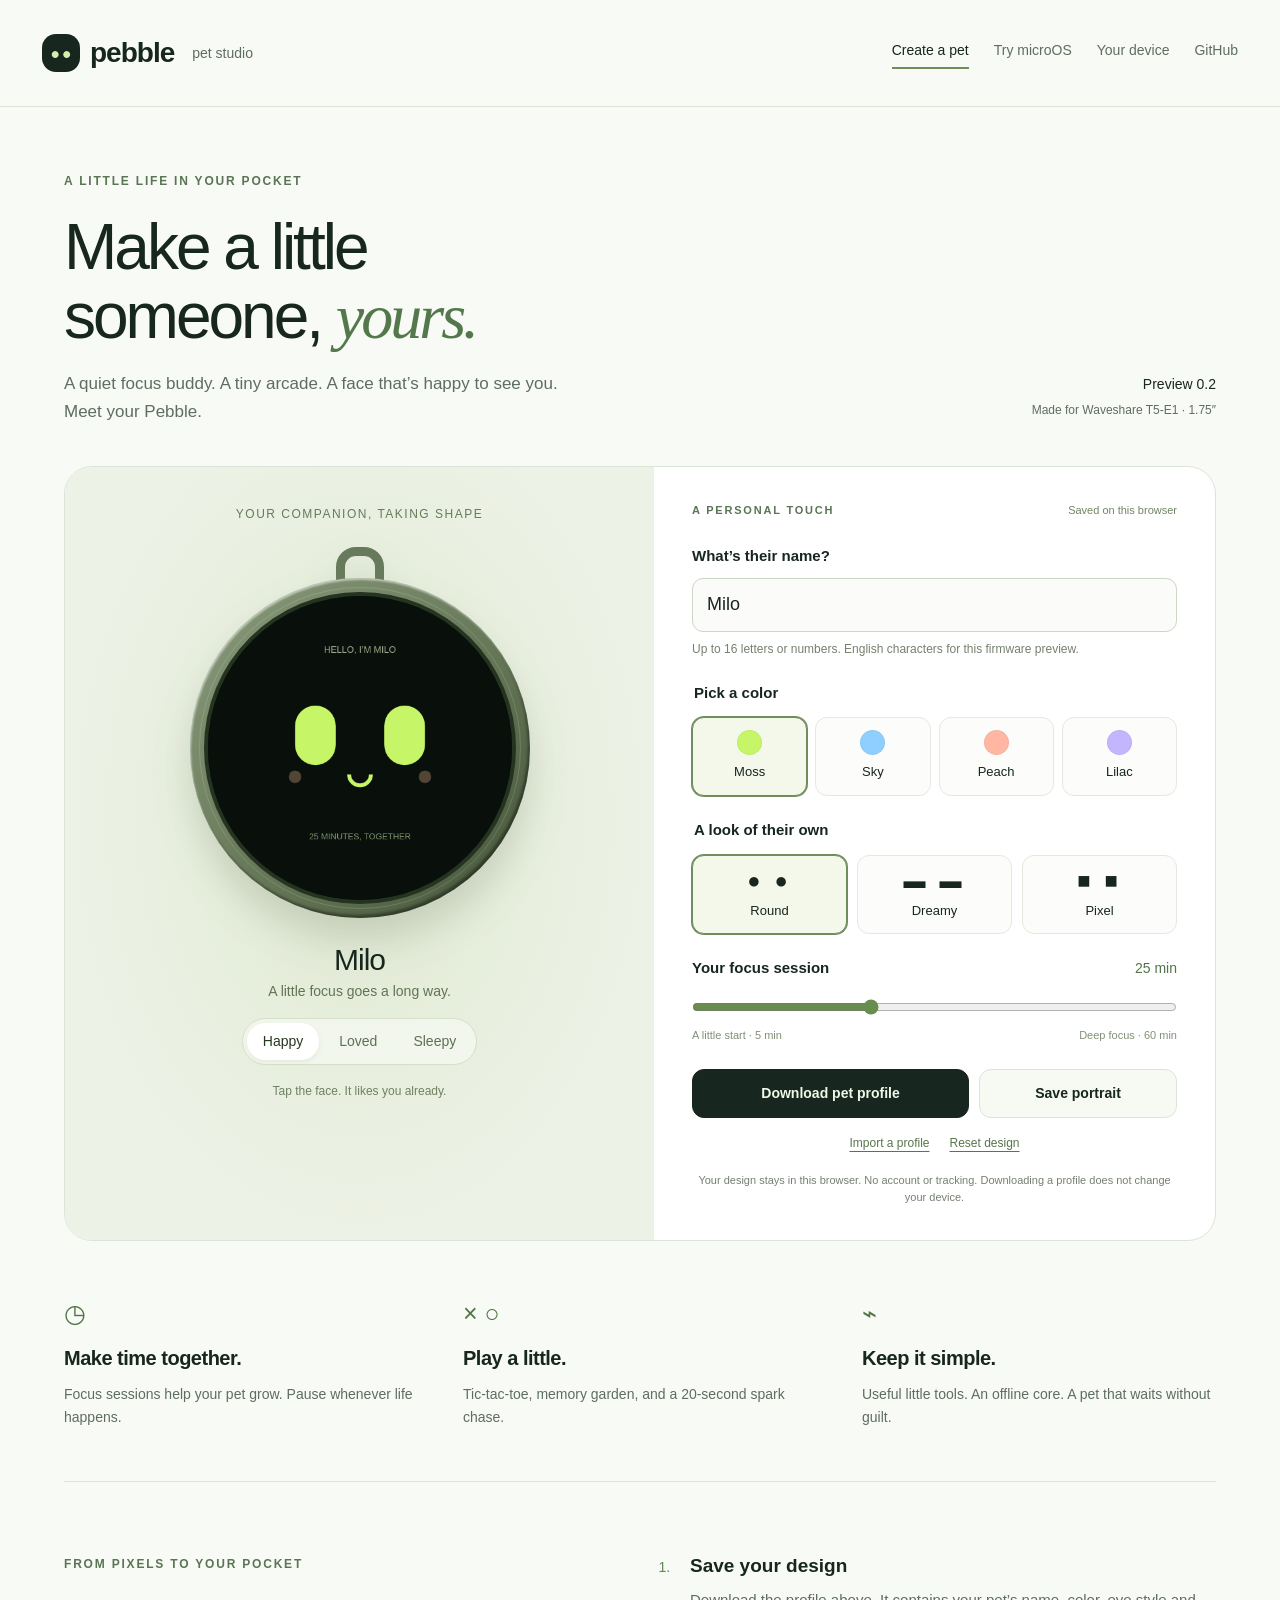
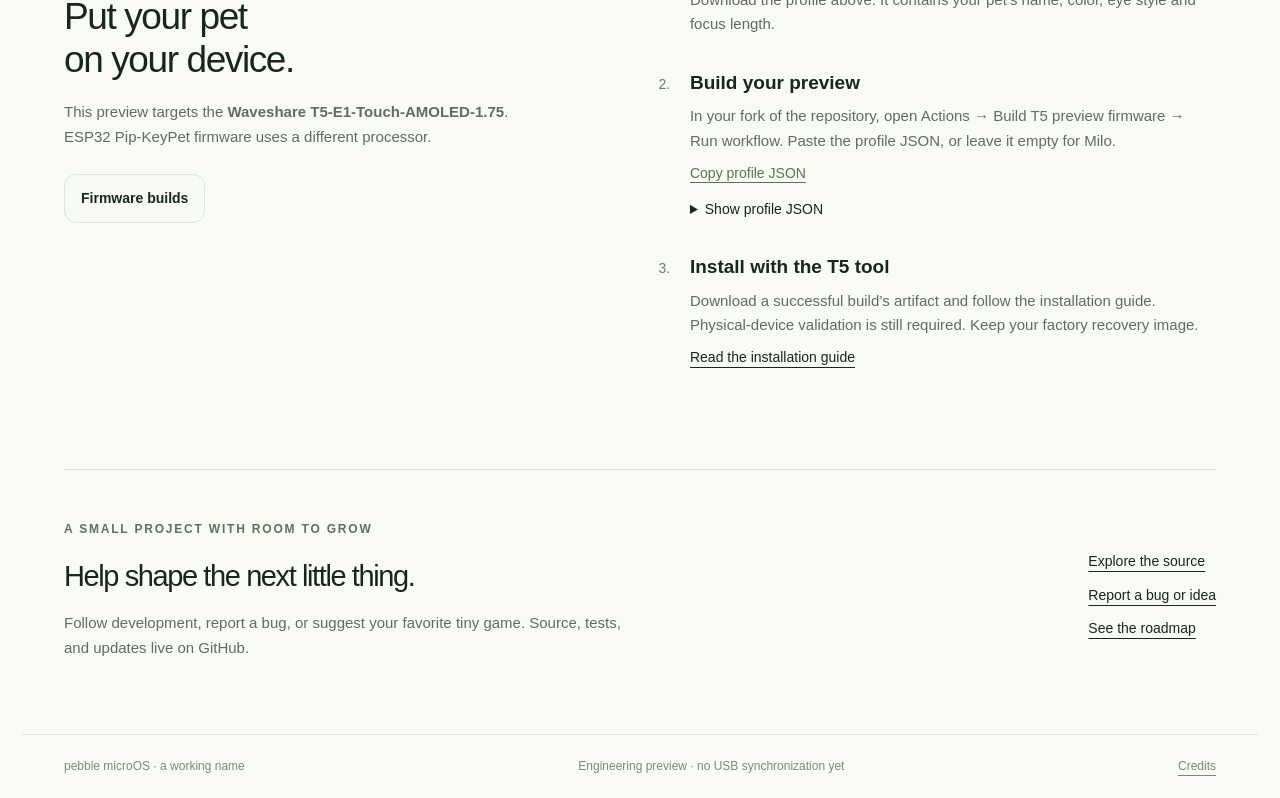
==== web/index.html @ 8161f34b "Publish Pet Studio, profile exports and project contribution workflow; fix T5 compiler warnings" ====
<!doctype html>
<html lang="en">
<head>
<meta charset="utf-8"><meta name="viewport" content="width=device-width, initial-scale=1">
<meta name="description" content="Meet your tiny offline companion. Customize a Pebble pet, try the games, and build preview firmware for the Waveshare T5-E1 AMOLED 1.75.">
<meta name="theme-color" content="#17261f">
<title>Pebble — Pet Studio</title><link rel="icon" href="icon.svg" type="image/svg+xml"><link rel="stylesheet" href="studio.css">
</head>
<body>
<a class="skip" href="#customizer">Skip to customization</a>
<header><a class="brand" href="./"><span class="mark" aria-hidden="true">••</span>pebble <small>pet studio</small></a><nav aria-label="Main navigation"><a class="current" href="#customizer">Create a pet</a><a href="demo/">Try microOS</a><a href="#device">Your device</a><a href="https://github.com/anzex7-del/pebble-microos">GitHub</a></nav></header>
<main>
<section class="hero"><div><span class="eyebrow">A LITTLE LIFE IN YOUR POCKET</span><h1>Make a little<br>someone, <em>yours.</em></h1><p>A quiet focus buddy. A tiny arcade. A face that’s happy to see you. Meet your Pebble.</p></div><div class="preview-tag">Preview 0.2<span>Made for Waveshare T5-E1 · 1.75″</span></div></section>
<section class="studio" id="customizer" aria-label="Pet customization studio">
<div class="stage"><span class="stage-label">YOUR COMPANION, TAKING SHAPE</span><div class="device"><div class="ring"></div><div class="body"><canvas id="pet-canvas" width="466" height="466" role="img" aria-label="Live preview of Milo, a moss green pet with round eyes"></canvas></div></div><div class="pet-caption"><h2 id="preview-name">Milo</h2><p id="preview-caption">A little focus goes a long way.</p></div><div class="reactions" aria-label="Preview expressions"><button data-reaction="happy" aria-pressed="true">Happy</button><button data-reaction="love" aria-pressed="false">Loved</button><button data-reaction="sleep" aria-pressed="false">Sleepy</button></div><p class="stage-note">Tap the face. It likes you already.</p></div>
<form class="controls" id="profile-form"><div class="control-heading"><span class="eyebrow">A PERSONAL TOUCH</span><span class="saved" id="save-status">Saved on this browser</span></div>
<label for="pet-name-input">What’s their name?</label><input id="pet-name-input" name="petName" value="Milo" maxlength="16" pattern="[A-Za-z0-9][A-Za-z0-9 _-]{0,15}" required aria-describedby="name-help"><p class="help" id="name-help">Up to 16 letters or numbers. English characters for this firmware preview.</p>
<fieldset><legend>Pick a color</legend><div class="swatches"><label><input type="radio" name="theme" value="moss" checked><span style="--color:#c7f568"></span>Moss</label><label><input type="radio" name="theme" value="sky"><span style="--color:#8fcfff"></span>Sky</label><label><input type="radio" name="theme" value="peach"><span style="--color:#ffb7a4"></span>Peach</label><label><input type="radio" name="theme" value="lilac"><span style="--color:#c4b5ff"></span>Lilac</label></div></fieldset>
<fieldset><legend>A look of their own</legend><div class="eyes"><label><input type="radio" name="eyes" value="round" checked><span>● ●</span>Round</label><label><input type="radio" name="eyes" value="sleepy"><span>▬ ▬</span>Dreamy</label><label><input type="radio" name="eyes" value="pixel"><span>■ ■</span>Pixel</label></div></fieldset>
<div class="focus-label"><label for="focus-minutes">Your focus session</label><output id="focus-value" for="focus-minutes">25 min</output></div><input type="range" id="focus-minutes" min="5" max="60" step="1" value="25"><div class="range-labels"><span>A little start · 5 min</span><span>Deep focus · 60 min</span></div>
<div class="actions"><button class="primary" type="submit">Download pet profile</button><button class="secondary" type="button" id="portrait-button">Save portrait</button></div><div class="secondary-actions"><label class="file-link" for="import-profile">Import a profile</label><input type="file" id="import-profile" accept=".json,application/json"><button type="button" id="reset-profile">Reset design</button></div><p class="help privacy">Your design stays in this browser. No account or tracking. Downloading a profile does not change your device.</p>
</form></section>
<section class="features" aria-label="Included apps"><div><span>◷</span><h3>Make time together.</h3><p>Focus sessions help your pet grow. Pause whenever life happens.</p></div><div><span>× ○</span><h3>Play a little.</h3><p>Tic-tac-toe, memory garden, and a 20-second spark chase.</p></div><div><span>⌁</span><h3>Keep it simple.</h3><p>Useful little tools. An offline core. A pet that waits without guilt.</p></div></section>
<section class="device-guide" id="device"><div><span class="eyebrow">FROM PIXELS TO YOUR POCKET</span><h2>Put your pet<br>on your device.</h2><p>This preview targets the <strong>Waveshare T5-E1-Touch-AMOLED-1.75</strong>. ESP32 Pip-KeyPet firmware uses a different processor.</p><a class="secondary linkbutton" href="https://github.com/anzex7-del/pebble-microos/actions/workflows/firmware.yml">Firmware builds</a></div><ol><li><h3>Save your design</h3><p>Download the profile above. It contains your pet’s name, color, eye style and focus length.</p></li><li><h3>Build your preview</h3><p>In your fork of the repository, open Actions → Build T5 preview firmware → Run workflow. Paste the profile JSON, or leave it empty for Milo.</p><button id="copy-profile" type="button" class="text-button">Copy profile JSON</button><details><summary>Show profile JSON</summary><pre id="profile-json"></pre></details></li><li><h3>Install with the T5 tool</h3><p>Download a successful build’s artifact and follow the installation guide. Physical-device validation is still required. Keep your factory recovery image.</p><a href="https://github.com/anzex7-del/pebble-microos/blob/main/docs/HARDWARE_AND_BUILD.md">Read the installation guide</a></li></ol></section>
<section class="project"><div><span class="eyebrow">A SMALL PROJECT WITH ROOM TO GROW</span><h2>Help shape the next little thing.</h2><p>Follow development, report a bug, or suggest your favorite tiny game. Source, tests, and updates live on GitHub.</p></div><div class="project-links"><a href="https://github.com/anzex7-del/pebble-microos">Explore the source</a><a href="https://github.com/anzex7-del/pebble-microos/issues/new/choose">Report a bug or idea</a><a href="https://github.com/anzex7-del/pebble-microos/blob/main/docs/ROADMAP.md">See the roadmap</a></div></section>
</main><footer><span>pebble microOS · a working name</span><span>Engineering preview · no USB synchronization yet</span><a href="https://github.com/anzex7-del/pebble-microos/blob/main/THIRD_PARTY_NOTICES.md">Credits</a></footer><div id="notice" role="status" aria-live="polite"></div><script src="profile.js"></script><script src="studio.js"></script></body></html>
---- web/studio.css ----
*{box-sizing:border-box}html{scroll-behavior:smooth}:root{--ink:#17261f;--muted:#5e6d62;--line:#dce3d8;--paper:#f8faf5;--green:#d3efac}body{margin:0;color:var(--ink);background:var(--paper);font:16px/1.65 -apple-system,BlinkMacSystemFont,"Segoe UI",sans-serif}button,input{font:inherit}button,a,label.file-link{touch-action:manipulation}button{cursor:pointer}a{color:inherit;text-underline-offset:5px}button:focus-visible,a:focus-visible,input:focus-visible,summary:focus-visible{outline:3px solid #4d7a39;outline-offset:5px}.skip{position:absolute;left:20px;top:-80px;padding:12px;background:#fff;z-index:10}.skip:focus{top:10px}header{max-width:1320px;margin:auto;display:flex;align-items:center;justify-content:space-between;padding:30px 42px;border-bottom:1px solid var(--line)}.brand{display:flex;align-items:center;gap:10px;font-size:28px;letter-spacing:-1px;font-weight:700;text-decoration:none}.mark{display:grid;place-items:center;width:38px;height:38px;background:var(--ink);color:var(--green);border-radius:14px;letter-spacing:3px;padding-left:3px;font-size:24px}.brand small{font-size:14px;font-weight:400;letter-spacing:0;margin-left:8px;color:var(--muted)}nav{display:flex;gap:25px}nav a{font-size:14px;text-decoration:none;color:var(--muted)}nav a:hover,nav .current{color:var(--ink)}nav .current{box-shadow:0 2px #718e59;padding-bottom:5px}main{max-width:1236px;margin:auto;padding:0 42px}.hero{display:flex;justify-content:space-between;align-items:flex-end;padding:60px 0 40px}.eyebrow{font-size:12px;letter-spacing:1.8px;font-weight:600;color:#5a7455}h1{font-size:clamp(42px,5vw,67px);line-height:1.08;font-weight:500;letter-spacing:-3px;margin:19px 0}h1 em{font-family:Georgia,serif;font-weight:400;color:#52784b}.hero p{max-width:500px;color:var(--muted);margin-bottom:0;font-size:17px}.preview-tag{text-align:right;font-size:14px;padding-bottom:5px}.preview-tag span{display:block;color:var(--muted);font-size:12px;margin-top:5px}.studio{display:grid;grid-template-columns:1.05fr 1fr;border:1px solid var(--line);border-radius:28px;overflow:hidden;background:#fff;scroll-margin-top:25px}.stage{background:radial-gradient(ellipse at 50% 45%,#dfe9d1,#edf2e6 70%);display:flex;align-items:center;flex-direction:column;padding:38px 24px}.stage-label{font-size:12px;letter-spacing:1.5px;color:#657b59}.device{position:relative;width:340px;margin-top:53px;filter:drop-shadow(0 22px 18px #35472b2b)}.ring{position:absolute;width:48px;height:60px;border:9px solid #687a5c;top:-31px;left:146px;border-radius:20px}.body{position:relative;border-radius:50%;padding:18px;background:linear-gradient(135deg,#8a9c7d,#627453 60%,#43533a);box-shadow:inset 1px 2px 2px #ffffff80,inset -2px -3px 3px #0006}.body:after{content:"";pointer-events:none;position:absolute;inset:9px;border:1px solid #ffffff24;border-radius:50%}canvas{width:100%;display:block;border-radius:50%;background:#09100b;box-shadow:0 0 0 4px #253321;touch-action:manipulation;cursor:pointer}.pet-caption{text-align:center;margin-top:24px}.pet-caption h2{margin:0;font-size:30px;letter-spacing:-1px;font-weight:500}.pet-caption p{margin:3px 0 15px;font-size:14px;color:#627456}.reactions{display:flex;background:#ffffff70;border:1px solid #d5dfca;border-radius:24px;padding:4px;gap:4px}.reactions button{padding:7px 16px;border:0;background:transparent;border-radius:18px;font-size:14px;color:#5e7056}.reactions button[aria-pressed=true]{background:#fff;box-shadow:0 2px 5px #29441e12;color:#263820}.stage-note{font-size:12px;color:#6f8163;margin:17px 0 0}.controls{padding:34px 38px}.control-heading{display:flex;align-items:center;justify-content:space-between;gap:15px;margin-bottom:24px}.control-heading .eyebrow{font-size:11px}.saved{font-size:11px;color:#708565}.controls>label,legend,.focus-label label{font-weight:550;font-size:15px}input[type=text],#pet-name-input{display:block;width:100%;padding:11px 14px;border:1px solid #ccd7c5;border-radius:11px;margin-top:9px;background:#fbfcf9;color:var(--ink);font-size:18px}input:invalid:not(:placeholder-shown){border-color:#ba705a}.help{font-size:12px;line-height:1.55;color:#75806f;margin-top:8px}fieldset{border:0;padding:0;margin:22px 0}legend{margin-bottom:12px}.swatches{display:grid;grid-template-columns:repeat(4,1fr);gap:8px}.swatches label,.eyes label{position:relative;display:flex;flex-direction:column;align-items:center;gap:6px;cursor:pointer;font-size:13px;border:1px solid #e4e9df;border-radius:12px;padding:12px 5px;background:#fcfdfb}.swatches label:has(input:checked),.eyes label:has(input:checked){border-color:#708d5d;box-shadow:0 0 0 1px #708d5d;background:#f3f8eb}.swatches input,.eyes input{position:absolute;opacity:0;inset:0;cursor:pointer}.swatches label:has(input:focus-visible),.eyes label:has(input:focus-visible){outline:3px solid #4d7a39;outline-offset:3px}.swatches span{background:var(--color);width:25px;height:25px;border-radius:50%;border:1px solid #0000000a}.eyes{display:grid;grid-template-columns:repeat(3,1fr);gap:10px}.eyes span{letter-spacing:4px;font-size:22px;line-height:1.2}.focus-label{display:flex;justify-content:space-between;align-items:center}.focus-label output{font-size:14px;color:#527547}input[type=range]{width:100%;accent-color:#698d4e;margin:16px 0 0;height:20px}.range-labels{display:flex;justify-content:space-between;font-size:11px;color:#829078}.actions{display:grid;grid-template-columns:1.4fr 1fr;gap:10px;margin-top:25px}.primary,.secondary{padding:12px 16px;border-radius:12px;font-size:14px;font-weight:550;border:1px solid var(--line);text-align:center;text-decoration:none}.primary{background:var(--ink);color:#eff8e8;border-color:var(--ink)}.primary:hover{background:#2c4431}.secondary{background:#f7faf3;color:var(--ink)}.secondary-actions{display:flex;justify-content:center;gap:20px;margin-top:16px;font-size:12px}.secondary-actions button,.text-button{background:none;border:0;padding:0;text-decoration:underline;text-underline-offset:4px;color:#59754a;font-size:inherit}.file-link{text-decoration:underline;text-underline-offset:4px;cursor:pointer;color:#59754a}#import-profile{position:absolute;width:1px;height:1px;opacity:0}.file-link:has(+input:focus-visible){outline:3px solid #4d7a39}.privacy{text-align:center;margin:18px 0 0;font-size:11px}.features{display:grid;grid-template-columns:repeat(3,1fr);gap:45px;padding:52px 0;border-bottom:1px solid var(--line)}.features span{font-size:25px;color:#527547}.features h3{font-weight:550;font-size:20px;letter-spacing:-.5px;margin:8px 0}.features p{font-size:14px;color:var(--muted);margin:0}.device-guide{display:grid;grid-template-columns:1fr 1.15fr;gap:90px;padding:68px 0;scroll-margin-top:30px}h2{font-size:37px;line-height:1.18;letter-spacing:-1.4px;font-weight:500;margin:18px 0}.device-guide p{color:var(--muted);font-size:15px}.linkbutton{display:inline-block;margin-top:10px}.device-guide ol{margin:0;padding-left:26px}.device-guide li{padding-left:16px;margin-bottom:30px}.device-guide li::marker{font-size:14px;color:#668751}.device-guide h3{font-size:19px;font-weight:550;margin:0}.device-guide li p{margin:6px 0}.device-guide a,.text-button,summary{font-size:14px}details{margin-top:12px}summary{cursor:pointer}pre{font-size:12px;white-space:pre-wrap;background:#edf3e5;padding:16px;border-radius:12px}.project{display:flex;align-items:center;justify-content:space-between;gap:40px;border-top:1px solid var(--line);padding:45px 0 58px}.project h2{font-size:29px}.project p{max-width:570px;font-size:15px;color:var(--muted)}.project-links{display:grid;gap:10px;white-space:nowrap;font-size:14px}footer{max-width:1236px;margin:auto;padding:22px 42px;border-top:1px solid var(--line);font-size:12px;color:#7c8975;display:flex;justify-content:space-between;gap:15px}#notice{position:fixed;bottom:25px;left:50%;transform:translate(-50%,30px);opacity:0;pointer-events:none;background:var(--ink);color:#f0fae8;padding:14px 23px;border-radius:14px;font-size:14px;max-width:min(90vw,600px);transition:.2s;z-index:30}#notice.show{opacity:1;transform:translate(-50%,0)}@media(max-width:900px){header{padding:24px}.brand small{display:none}main{padding:0 24px}.studio{grid-template-columns:1fr 1fr}.controls{padding:26px 22px}.control-heading{display:block}.saved{display:block;margin-top:7px}.device{width:280px}.ring{left:116px}.stage{justify-content:center;padding:30px 18px}.stage-label{font-size:10px}.actions{grid-template-columns:1fr}.device-guide{gap:40px}.features{gap:25px}}@media(max-width:680px){header{padding:20px;align-items:flex-start}.brand{font-size:25px}nav{gap:13px;padding-top:8px}nav a{font-size:12px}nav a:nth-child(3){display:none}main{padding:0 20px}.hero{padding:36px 0 28px;display:block}.hero h1{font-size:46px;letter-spacing:-2px}.hero p{font-size:16px}.preview-tag{text-align:left;margin-top:20px}.preview-tag span{display:inline;margin-left:9px}.studio{grid-template-columns:1fr}.stage{padding:30px 20px}.device{width:290px;margin-top:50px}.ring{left:121px}.controls{padding:30px 24px}.control-heading{display:flex}.saved{margin:0}.actions{grid-template-columns:1fr 1fr}.features{grid-template-columns:1fr;gap:25px;padding:35px 0}.features>div{padding-left:45px;position:relative}.features span{position:absolute;left:0;top:0}.features h3{margin-top:0}.device-guide{grid-template-columns:1fr;gap:25px;padding:40px 0}.device-guide h2 br{display:none}h2{font-size:31px}.device-guide ol{padding-left:20px}.project{display:block;padding:35px 0}.project-links{margin-top:24px}footer{padding:20px;flex-wrap:wrap;font-size:11px}.stage-label{font-size:11px}}@media(prefers-reduced-motion:reduce){html{scroll-behavior:auto}*{transition:none!important}}
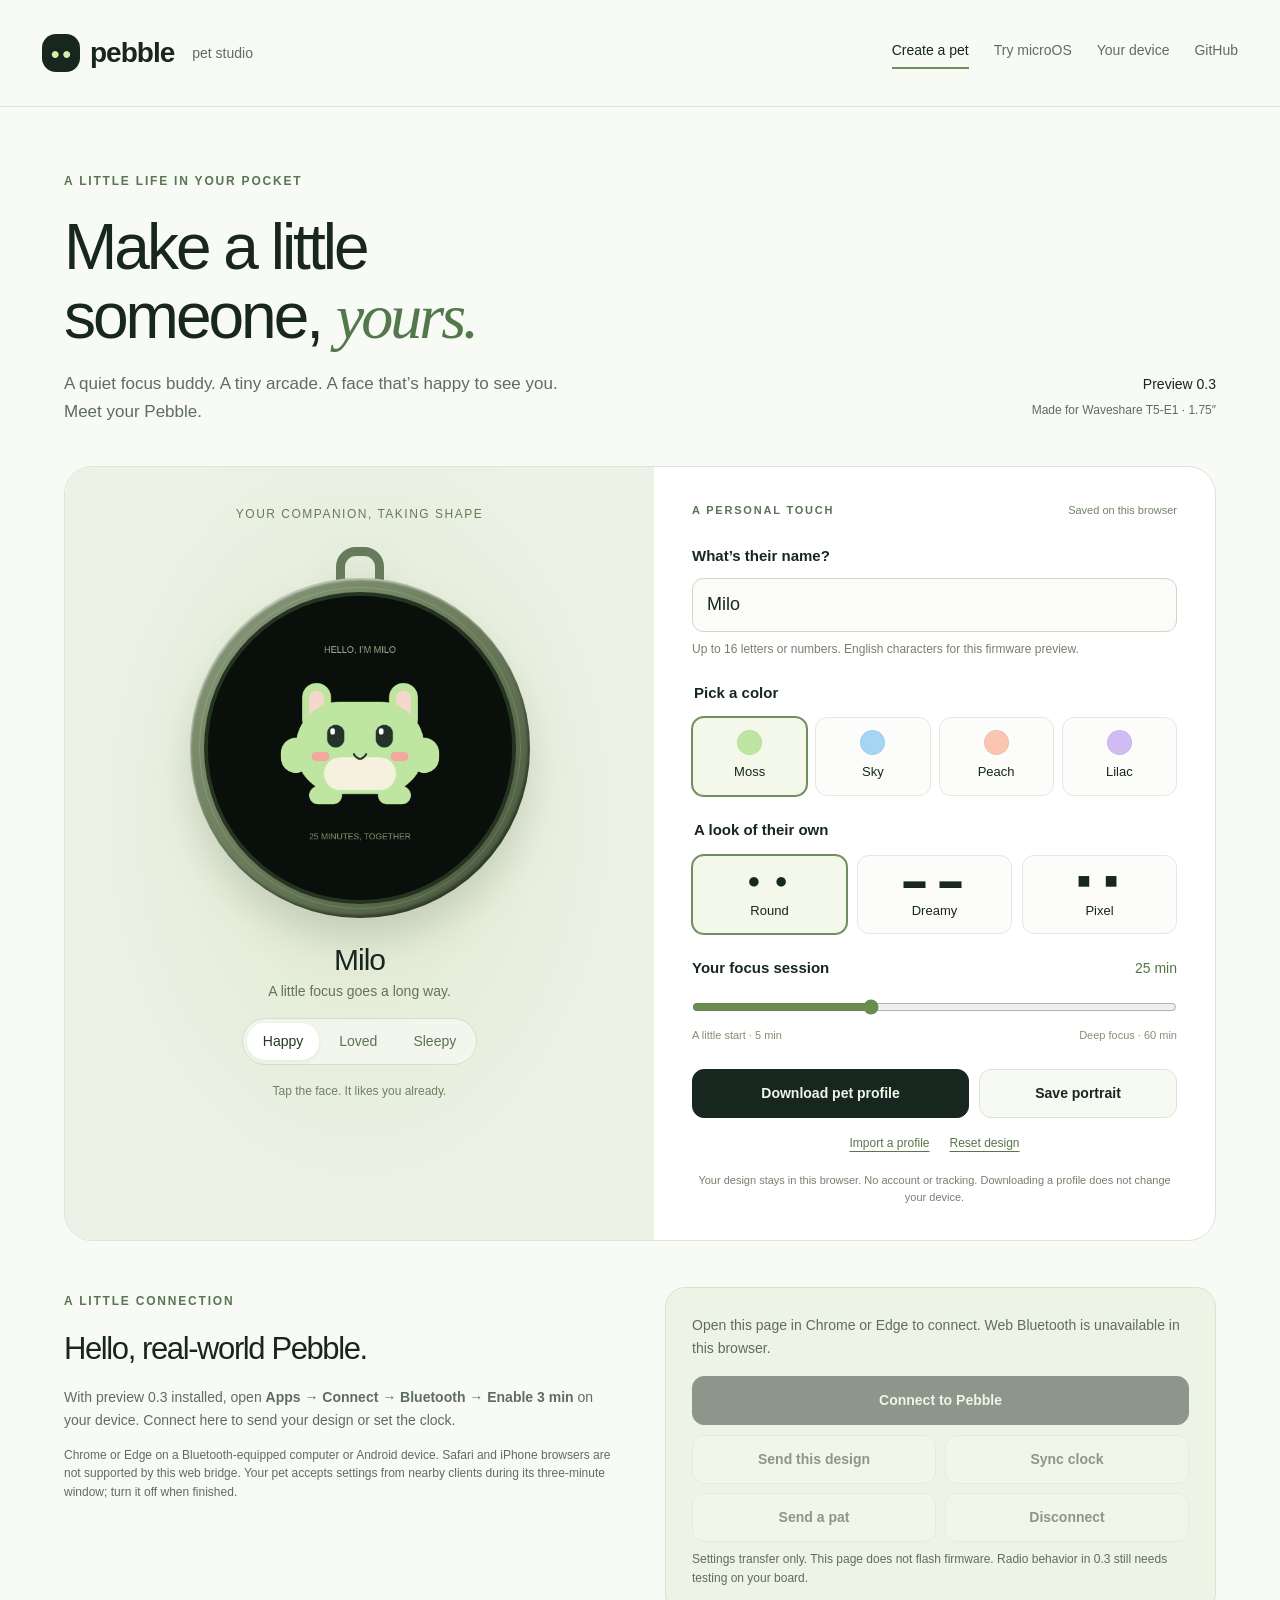
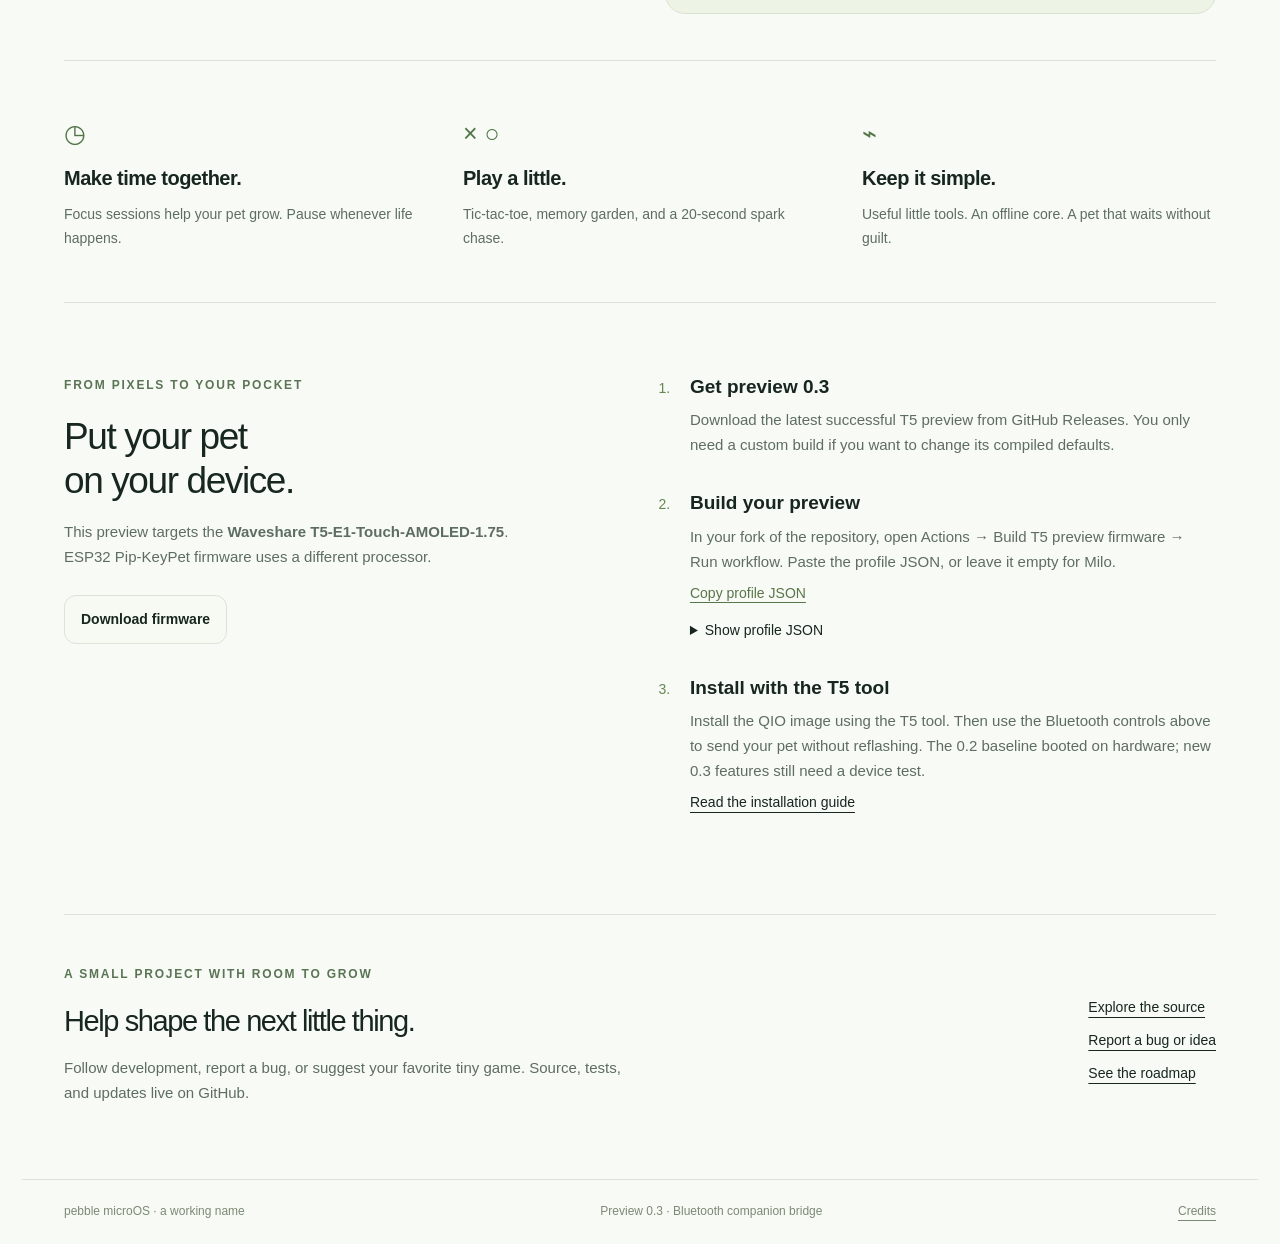
==== commit ecbae749: "Add Pet Studio Bluetooth controls, confirmed transfers and softer animated pet artwork" ====
--- a/web/index.html
+++ b/web/index.html
@@ -10,17 +10,18 @@
 <a class="skip" href="#customizer">Skip to customization</a>
 <header><a class="brand" href="./"><span class="mark" aria-hidden="true">••</span>pebble <small>pet studio</small></a><nav aria-label="Main navigation"><a class="current" href="#customizer">Create a pet</a><a href="demo/">Try microOS</a><a href="#device">Your device</a><a href="https://github.com/anzex7-del/pebble-microos">GitHub</a></nav></header>
 <main>
-<section class="hero"><div><span class="eyebrow">A LITTLE LIFE IN YOUR POCKET</span><h1>Make a little<br>someone, <em>yours.</em></h1><p>A quiet focus buddy. A tiny arcade. A face that’s happy to see you. Meet your Pebble.</p></div><div class="preview-tag">Preview 0.2<span>Made for Waveshare T5-E1 · 1.75″</span></div></section>
+<section class="hero"><div><span class="eyebrow">A LITTLE LIFE IN YOUR POCKET</span><h1>Make a little<br>someone, <em>yours.</em></h1><p>A quiet focus buddy. A tiny arcade. A face that’s happy to see you. Meet your Pebble.</p></div><div class="preview-tag">Preview 0.3<span>Made for Waveshare T5-E1 · 1.75″</span></div></section>
 <section class="studio" id="customizer" aria-label="Pet customization studio">
 <div class="stage"><span class="stage-label">YOUR COMPANION, TAKING SHAPE</span><div class="device"><div class="ring"></div><div class="body"><canvas id="pet-canvas" width="466" height="466" role="img" aria-label="Live preview of Milo, a moss green pet with round eyes"></canvas></div></div><div class="pet-caption"><h2 id="preview-name">Milo</h2><p id="preview-caption">A little focus goes a long way.</p></div><div class="reactions" aria-label="Preview expressions"><button data-reaction="happy" aria-pressed="true">Happy</button><button data-reaction="love" aria-pressed="false">Loved</button><button data-reaction="sleep" aria-pressed="false">Sleepy</button></div><p class="stage-note">Tap the face. It likes you already.</p></div>
 <form class="controls" id="profile-form"><div class="control-heading"><span class="eyebrow">A PERSONAL TOUCH</span><span class="saved" id="save-status">Saved on this browser</span></div>
 <label for="pet-name-input">What’s their name?</label><input id="pet-name-input" name="petName" value="Milo" maxlength="16" pattern="[A-Za-z0-9][A-Za-z0-9 _-]{0,15}" required aria-describedby="name-help"><p class="help" id="name-help">Up to 16 letters or numbers. English characters for this firmware preview.</p>
-<fieldset><legend>Pick a color</legend><div class="swatches"><label><input type="radio" name="theme" value="moss" checked><span style="--color:#c7f568"></span>Moss</label><label><input type="radio" name="theme" value="sky"><span style="--color:#8fcfff"></span>Sky</label><label><input type="radio" name="theme" value="peach"><span style="--color:#ffb7a4"></span>Peach</label><label><input type="radio" name="theme" value="lilac"><span style="--color:#c4b5ff"></span>Lilac</label></div></fieldset>
+<fieldset><legend>Pick a color</legend><div class="swatches"><label><input type="radio" name="theme" value="moss" checked><span style="--color:#bfe6a0"></span>Moss</label><label><input type="radio" name="theme" value="sky"><span style="--color:#a4d6f2"></span>Sky</label><label><input type="radio" name="theme" value="peach"><span style="--color:#fac6b1"></span>Peach</label><label><input type="radio" name="theme" value="lilac"><span style="--color:#d0bbf3"></span>Lilac</label></div></fieldset>
 <fieldset><legend>A look of their own</legend><div class="eyes"><label><input type="radio" name="eyes" value="round" checked><span>● ●</span>Round</label><label><input type="radio" name="eyes" value="sleepy"><span>▬ ▬</span>Dreamy</label><label><input type="radio" name="eyes" value="pixel"><span>■ ■</span>Pixel</label></div></fieldset>
 <div class="focus-label"><label for="focus-minutes">Your focus session</label><output id="focus-value" for="focus-minutes">25 min</output></div><input type="range" id="focus-minutes" min="5" max="60" step="1" value="25"><div class="range-labels"><span>A little start · 5 min</span><span>Deep focus · 60 min</span></div>
 <div class="actions"><button class="primary" type="submit">Download pet profile</button><button class="secondary" type="button" id="portrait-button">Save portrait</button></div><div class="secondary-actions"><label class="file-link" for="import-profile">Import a profile</label><input type="file" id="import-profile" accept=".json,application/json"><button type="button" id="reset-profile">Reset design</button></div><p class="help privacy">Your design stays in this browser. No account or tracking. Downloading a profile does not change your device.</p>
 </form></section>
+<section class="companion" id="companion" aria-labelledby="companion-title"><div><span class="eyebrow">A LITTLE CONNECTION</span><h2 id="companion-title">Hello, real-world Pebble.</h2><p>With preview 0.3 installed, open <strong>Apps → Connect → Bluetooth → Enable 3 min</strong> on your device. Connect here to send your design or set the clock.</p><p class="help">Chrome or Edge on a Bluetooth-equipped computer or Android device. Safari and iPhone browsers are not supported by this web bridge. Your pet accepts settings from nearby clients during its three-minute window; turn it off when finished.</p></div><div class="link-panel"><p id="link-status" role="status" aria-live="polite">Ready when your Pebble is. Enable Bluetooth on the device first.</p><button id="connect-pet" class="primary" type="button">Connect to Pebble</button><div class="link-actions"><button id="send-pet" class="secondary" type="button" disabled>Send this design</button><button id="sync-clock" class="secondary" type="button" disabled>Sync clock</button><button id="pat-device" class="secondary" type="button" disabled>Send a pat</button><button id="disconnect-pet" class="secondary" type="button" disabled>Disconnect</button></div><p class="help">Settings transfer only. This page does not flash firmware. Radio behavior in 0.3 still needs testing on your board.</p></div></section>
 <section class="features" aria-label="Included apps"><div><span>◷</span><h3>Make time together.</h3><p>Focus sessions help your pet grow. Pause whenever life happens.</p></div><div><span>× ○</span><h3>Play a little.</h3><p>Tic-tac-toe, memory garden, and a 20-second spark chase.</p></div><div><span>⌁</span><h3>Keep it simple.</h3><p>Useful little tools. An offline core. A pet that waits without guilt.</p></div></section>
-<section class="device-guide" id="device"><div><span class="eyebrow">FROM PIXELS TO YOUR POCKET</span><h2>Put your pet<br>on your device.</h2><p>This preview targets the <strong>Waveshare T5-E1-Touch-AMOLED-1.75</strong>. ESP32 Pip-KeyPet firmware uses a different processor.</p><a class="secondary linkbutton" href="https://github.com/anzex7-del/pebble-microos/actions/workflows/firmware.yml">Firmware builds</a></div><ol><li><h3>Save your design</h3><p>Download the profile above. It contains your pet’s name, color, eye style and focus length.</p></li><li><h3>Build your preview</h3><p>In your fork of the repository, open Actions → Build T5 preview firmware → Run workflow. Paste the profile JSON, or leave it empty for Milo.</p><button id="copy-profile" type="button" class="text-button">Copy profile JSON</button><details><summary>Show profile JSON</summary><pre id="profile-json"></pre></details></li><li><h3>Install with the T5 tool</h3><p>Download a successful build’s artifact and follow the installation guide. Physical-device validation is still required. Keep your factory recovery image.</p><a href="https://github.com/anzex7-del/pebble-microos/blob/main/docs/HARDWARE_AND_BUILD.md">Read the installation guide</a></li></ol></section>
+<section class="device-guide" id="device"><div><span class="eyebrow">FROM PIXELS TO YOUR POCKET</span><h2>Put your pet<br>on your device.</h2><p>This preview targets the <strong>Waveshare T5-E1-Touch-AMOLED-1.75</strong>. ESP32 Pip-KeyPet firmware uses a different processor.</p><a class="secondary linkbutton" href="https://github.com/anzex7-del/pebble-microos/releases">Download firmware</a></div><ol><li><h3>Get preview 0.3</h3><p>Download the latest successful T5 preview from GitHub Releases. You only need a custom build if you want to change its compiled defaults.</p></li><li><h3>Build your preview</h3><p>In your fork of the repository, open Actions → Build T5 preview firmware → Run workflow. Paste the profile JSON, or leave it empty for Milo.</p><button id="copy-profile" type="button" class="text-button">Copy profile JSON</button><details><summary>Show profile JSON</summary><pre id="profile-json"></pre></details></li><li><h3>Install with the T5 tool</h3><p>Install the QIO image using the T5 tool. Then use the Bluetooth controls above to send your pet without reflashing. The 0.2 baseline booted on hardware; new 0.3 features still need a device test.</p><a href="https://github.com/anzex7-del/pebble-microos/blob/main/docs/HARDWARE_AND_BUILD.md">Read the installation guide</a></li></ol></section>
 <section class="project"><div><span class="eyebrow">A SMALL PROJECT WITH ROOM TO GROW</span><h2>Help shape the next little thing.</h2><p>Follow development, report a bug, or suggest your favorite tiny game. Source, tests, and updates live on GitHub.</p></div><div class="project-links"><a href="https://github.com/anzex7-del/pebble-microos">Explore the source</a><a href="https://github.com/anzex7-del/pebble-microos/issues/new/choose">Report a bug or idea</a><a href="https://github.com/anzex7-del/pebble-microos/blob/main/docs/ROADMAP.md">See the roadmap</a></div></section>
-</main><footer><span>pebble microOS · a working name</span><span>Engineering preview · no USB synchronization yet</span><a href="https://github.com/anzex7-del/pebble-microos/blob/main/THIRD_PARTY_NOTICES.md">Credits</a></footer><div id="notice" role="status" aria-live="polite"></div><script src="profile.js"></script><script src="studio.js"></script></body></html>
+</main><footer><span>pebble microOS · a working name</span><span>Preview 0.3 · Bluetooth companion bridge</span><a href="https://github.com/anzex7-del/pebble-microos/blob/main/THIRD_PARTY_NOTICES.md">Credits</a></footer><div id="notice" role="status" aria-live="polite"></div><script src="profile.js"></script><script src="companion.js"></script><script src="studio.js"></script></body></html>
--- a/web/studio.css
+++ b/web/studio.css
@@ -1 +1,3 @@
 *{box-sizing:border-box}html{scroll-behavior:smooth}:root{--ink:#17261f;--muted:#5e6d62;--line:#dce3d8;--paper:#f8faf5;--green:#d3efac}body{margin:0;color:var(--ink);background:var(--paper);font:16px/1.65 -apple-system,BlinkMacSystemFont,"Segoe UI",sans-serif}button,input{font:inherit}button,a,label.file-link{touch-action:manipulation}button{cursor:pointer}a{color:inherit;text-underline-offset:5px}button:focus-visible,a:focus-visible,input:focus-visible,summary:focus-visible{outline:3px solid #4d7a39;outline-offset:5px}.skip{position:absolute;left:20px;top:-80px;padding:12px;background:#fff;z-index:10}.skip:focus{top:10px}header{max-width:1320px;margin:auto;display:flex;align-items:center;justify-content:space-between;padding:30px 42px;border-bottom:1px solid var(--line)}.brand{display:flex;align-items:center;gap:10px;font-size:28px;letter-spacing:-1px;font-weight:700;text-decoration:none}.mark{display:grid;place-items:center;width:38px;height:38px;background:var(--ink);color:var(--green);border-radius:14px;letter-spacing:3px;padding-left:3px;font-size:24px}.brand small{font-size:14px;font-weight:400;letter-spacing:0;margin-left:8px;color:var(--muted)}nav{display:flex;gap:25px}nav a{font-size:14px;text-decoration:none;color:var(--muted)}nav a:hover,nav .current{color:var(--ink)}nav .current{box-shadow:0 2px #718e59;padding-bottom:5px}main{max-width:1236px;margin:auto;padding:0 42px}.hero{display:flex;justify-content:space-between;align-items:flex-end;padding:60px 0 40px}.eyebrow{font-size:12px;letter-spacing:1.8px;font-weight:600;color:#5a7455}h1{font-size:clamp(42px,5vw,67px);line-height:1.08;font-weight:500;letter-spacing:-3px;margin:19px 0}h1 em{font-family:Georgia,serif;font-weight:400;color:#52784b}.hero p{max-width:500px;color:var(--muted);margin-bottom:0;font-size:17px}.preview-tag{text-align:right;font-size:14px;padding-bottom:5px}.preview-tag span{display:block;color:var(--muted);font-size:12px;margin-top:5px}.studio{display:grid;grid-template-columns:1.05fr 1fr;border:1px solid var(--line);border-radius:28px;overflow:hidden;background:#fff;scroll-margin-top:25px}.stage{background:radial-gradient(ellipse at 50% 45%,#dfe9d1,#edf2e6 70%);display:flex;align-items:center;flex-direction:column;padding:38px 24px}.stage-label{font-size:12px;letter-spacing:1.5px;color:#657b59}.device{position:relative;width:340px;margin-top:53px;filter:drop-shadow(0 22px 18px #35472b2b)}.ring{position:absolute;width:48px;height:60px;border:9px solid #687a5c;top:-31px;left:146px;border-radius:20px}.body{position:relative;border-radius:50%;padding:18px;background:linear-gradient(135deg,#8a9c7d,#627453 60%,#43533a);box-shadow:inset 1px 2px 2px #ffffff80,inset -2px -3px 3px #0006}.body:after{content:"";pointer-events:none;position:absolute;inset:9px;border:1px solid #ffffff24;border-radius:50%}canvas{width:100%;display:block;border-radius:50%;background:#09100b;box-shadow:0 0 0 4px #253321;touch-action:manipulation;cursor:pointer}.pet-caption{text-align:center;margin-top:24px}.pet-caption h2{margin:0;font-size:30px;letter-spacing:-1px;font-weight:500}.pet-caption p{margin:3px 0 15px;font-size:14px;color:#627456}.reactions{display:flex;background:#ffffff70;border:1px solid #d5dfca;border-radius:24px;padding:4px;gap:4px}.reactions button{padding:7px 16px;border:0;background:transparent;border-radius:18px;font-size:14px;color:#5e7056}.reactions button[aria-pressed=true]{background:#fff;box-shadow:0 2px 5px #29441e12;color:#263820}.stage-note{font-size:12px;color:#6f8163;margin:17px 0 0}.controls{padding:34px 38px}.control-heading{display:flex;align-items:center;justify-content:space-between;gap:15px;margin-bottom:24px}.control-heading .eyebrow{font-size:11px}.saved{font-size:11px;color:#708565}.controls>label,legend,.focus-label label{font-weight:550;font-size:15px}input[type=text],#pet-name-input{display:block;width:100%;padding:11px 14px;border:1px solid #ccd7c5;border-radius:11px;margin-top:9px;background:#fbfcf9;color:var(--ink);font-size:18px}input:invalid:not(:placeholder-shown){border-color:#ba705a}.help{font-size:12px;line-height:1.55;color:#75806f;margin-top:8px}fieldset{border:0;padding:0;margin:22px 0}legend{margin-bottom:12px}.swatches{display:grid;grid-template-columns:repeat(4,1fr);gap:8px}.swatches label,.eyes label{position:relative;display:flex;flex-direction:column;align-items:center;gap:6px;cursor:pointer;font-size:13px;border:1px solid #e4e9df;border-radius:12px;padding:12px 5px;background:#fcfdfb}.swatches label:has(input:checked),.eyes label:has(input:checked){border-color:#708d5d;box-shadow:0 0 0 1px #708d5d;background:#f3f8eb}.swatches input,.eyes input{position:absolute;opacity:0;inset:0;cursor:pointer}.swatches label:has(input:focus-visible),.eyes label:has(input:focus-visible){outline:3px solid #4d7a39;outline-offset:3px}.swatches span{background:var(--color);width:25px;height:25px;border-radius:50%;border:1px solid #0000000a}.eyes{display:grid;grid-template-columns:repeat(3,1fr);gap:10px}.eyes span{letter-spacing:4px;font-size:22px;line-height:1.2}.focus-label{display:flex;justify-content:space-between;align-items:center}.focus-label output{font-size:14px;color:#527547}input[type=range]{width:100%;accent-color:#698d4e;margin:16px 0 0;height:20px}.range-labels{display:flex;justify-content:space-between;font-size:11px;color:#829078}.actions{display:grid;grid-template-columns:1.4fr 1fr;gap:10px;margin-top:25px}.primary,.secondary{padding:12px 16px;border-radius:12px;font-size:14px;font-weight:550;border:1px solid var(--line);text-align:center;text-decoration:none}.primary{background:var(--ink);color:#eff8e8;border-color:var(--ink)}.primary:hover{background:#2c4431}.secondary{background:#f7faf3;color:var(--ink)}.secondary-actions{display:flex;justify-content:center;gap:20px;margin-top:16px;font-size:12px}.secondary-actions button,.text-button{background:none;border:0;padding:0;text-decoration:underline;text-underline-offset:4px;color:#59754a;font-size:inherit}.file-link{text-decoration:underline;text-underline-offset:4px;cursor:pointer;color:#59754a}#import-profile{position:absolute;width:1px;height:1px;opacity:0}.file-link:has(+input:focus-visible){outline:3px solid #4d7a39}.privacy{text-align:center;margin:18px 0 0;font-size:11px}.features{display:grid;grid-template-columns:repeat(3,1fr);gap:45px;padding:52px 0;border-bottom:1px solid var(--line)}.features span{font-size:25px;color:#527547}.features h3{font-weight:550;font-size:20px;letter-spacing:-.5px;margin:8px 0}.features p{font-size:14px;color:var(--muted);margin:0}.device-guide{display:grid;grid-template-columns:1fr 1.15fr;gap:90px;padding:68px 0;scroll-margin-top:30px}h2{font-size:37px;line-height:1.18;letter-spacing:-1.4px;font-weight:500;margin:18px 0}.device-guide p{color:var(--muted);font-size:15px}.linkbutton{display:inline-block;margin-top:10px}.device-guide ol{margin:0;padding-left:26px}.device-guide li{padding-left:16px;margin-bottom:30px}.device-guide li::marker{font-size:14px;color:#668751}.device-guide h3{font-size:19px;font-weight:550;margin:0}.device-guide li p{margin:6px 0}.device-guide a,.text-button,summary{font-size:14px}details{margin-top:12px}summary{cursor:pointer}pre{font-size:12px;white-space:pre-wrap;background:#edf3e5;padding:16px;border-radius:12px}.project{display:flex;align-items:center;justify-content:space-between;gap:40px;border-top:1px solid var(--line);padding:45px 0 58px}.project h2{font-size:29px}.project p{max-width:570px;font-size:15px;color:var(--muted)}.project-links{display:grid;gap:10px;white-space:nowrap;font-size:14px}footer{max-width:1236px;margin:auto;padding:22px 42px;border-top:1px solid var(--line);font-size:12px;color:#7c8975;display:flex;justify-content:space-between;gap:15px}#notice{position:fixed;bottom:25px;left:50%;transform:translate(-50%,30px);opacity:0;pointer-events:none;background:var(--ink);color:#f0fae8;padding:14px 23px;border-radius:14px;font-size:14px;max-width:min(90vw,600px);transition:.2s;z-index:30}#notice.show{opacity:1;transform:translate(-50%,0)}@media(max-width:900px){header{padding:24px}.brand small{display:none}main{padding:0 24px}.studio{grid-template-columns:1fr 1fr}.controls{padding:26px 22px}.control-heading{display:block}.saved{display:block;margin-top:7px}.device{width:280px}.ring{left:116px}.stage{justify-content:center;padding:30px 18px}.stage-label{font-size:10px}.actions{grid-template-columns:1fr}.device-guide{gap:40px}.features{gap:25px}}@media(max-width:680px){header{padding:20px;align-items:flex-start}.brand{font-size:25px}nav{gap:13px;padding-top:8px}nav a{font-size:12px}nav a:nth-child(3){display:none}main{padding:0 20px}.hero{padding:36px 0 28px;display:block}.hero h1{font-size:46px;letter-spacing:-2px}.hero p{font-size:16px}.preview-tag{text-align:left;margin-top:20px}.preview-tag span{display:inline;margin-left:9px}.studio{grid-template-columns:1fr}.stage{padding:30px 20px}.device{width:290px;margin-top:50px}.ring{left:121px}.controls{padding:30px 24px}.control-heading{display:flex}.saved{margin:0}.actions{grid-template-columns:1fr 1fr}.features{grid-template-columns:1fr;gap:25px;padding:35px 0}.features>div{padding-left:45px;position:relative}.features span{position:absolute;left:0;top:0}.features h3{margin-top:0}.device-guide{grid-template-columns:1fr;gap:25px;padding:40px 0}.device-guide h2 br{display:none}h2{font-size:31px}.device-guide ol{padding-left:20px}.project{display:block;padding:35px 0}.project-links{margin-top:24px}footer{padding:20px;flex-wrap:wrap;font-size:11px}.stage-label{font-size:11px}}@media(prefers-reduced-motion:reduce){html{scroll-behavior:auto}*{transition:none!important}}
+
+.companion{display:grid;grid-template-columns:1fr 1fr;gap:50px;padding:46px 0;border-bottom:1px solid var(--line);scroll-margin-top:25px}.companion h2{font-size:31px}.companion p{font-size:14px;color:var(--muted)}.companion .help{font-size:12px}.link-panel{align-self:center;padding:26px;background:#edf3e5;border:1px solid #d9e4cf;border-radius:20px}.link-panel>button{width:100%}.link-panel>p:first-child{min-height:48px;margin-top:0}.link-actions{display:grid;grid-template-columns:1fr 1fr;gap:9px;margin-top:10px}button:disabled{cursor:default;opacity:.45}.link-panel .help{margin-bottom:0}@media(max-width:680px){.companion{grid-template-columns:1fr;gap:16px;padding:32px 0}.link-panel{padding:20px}}
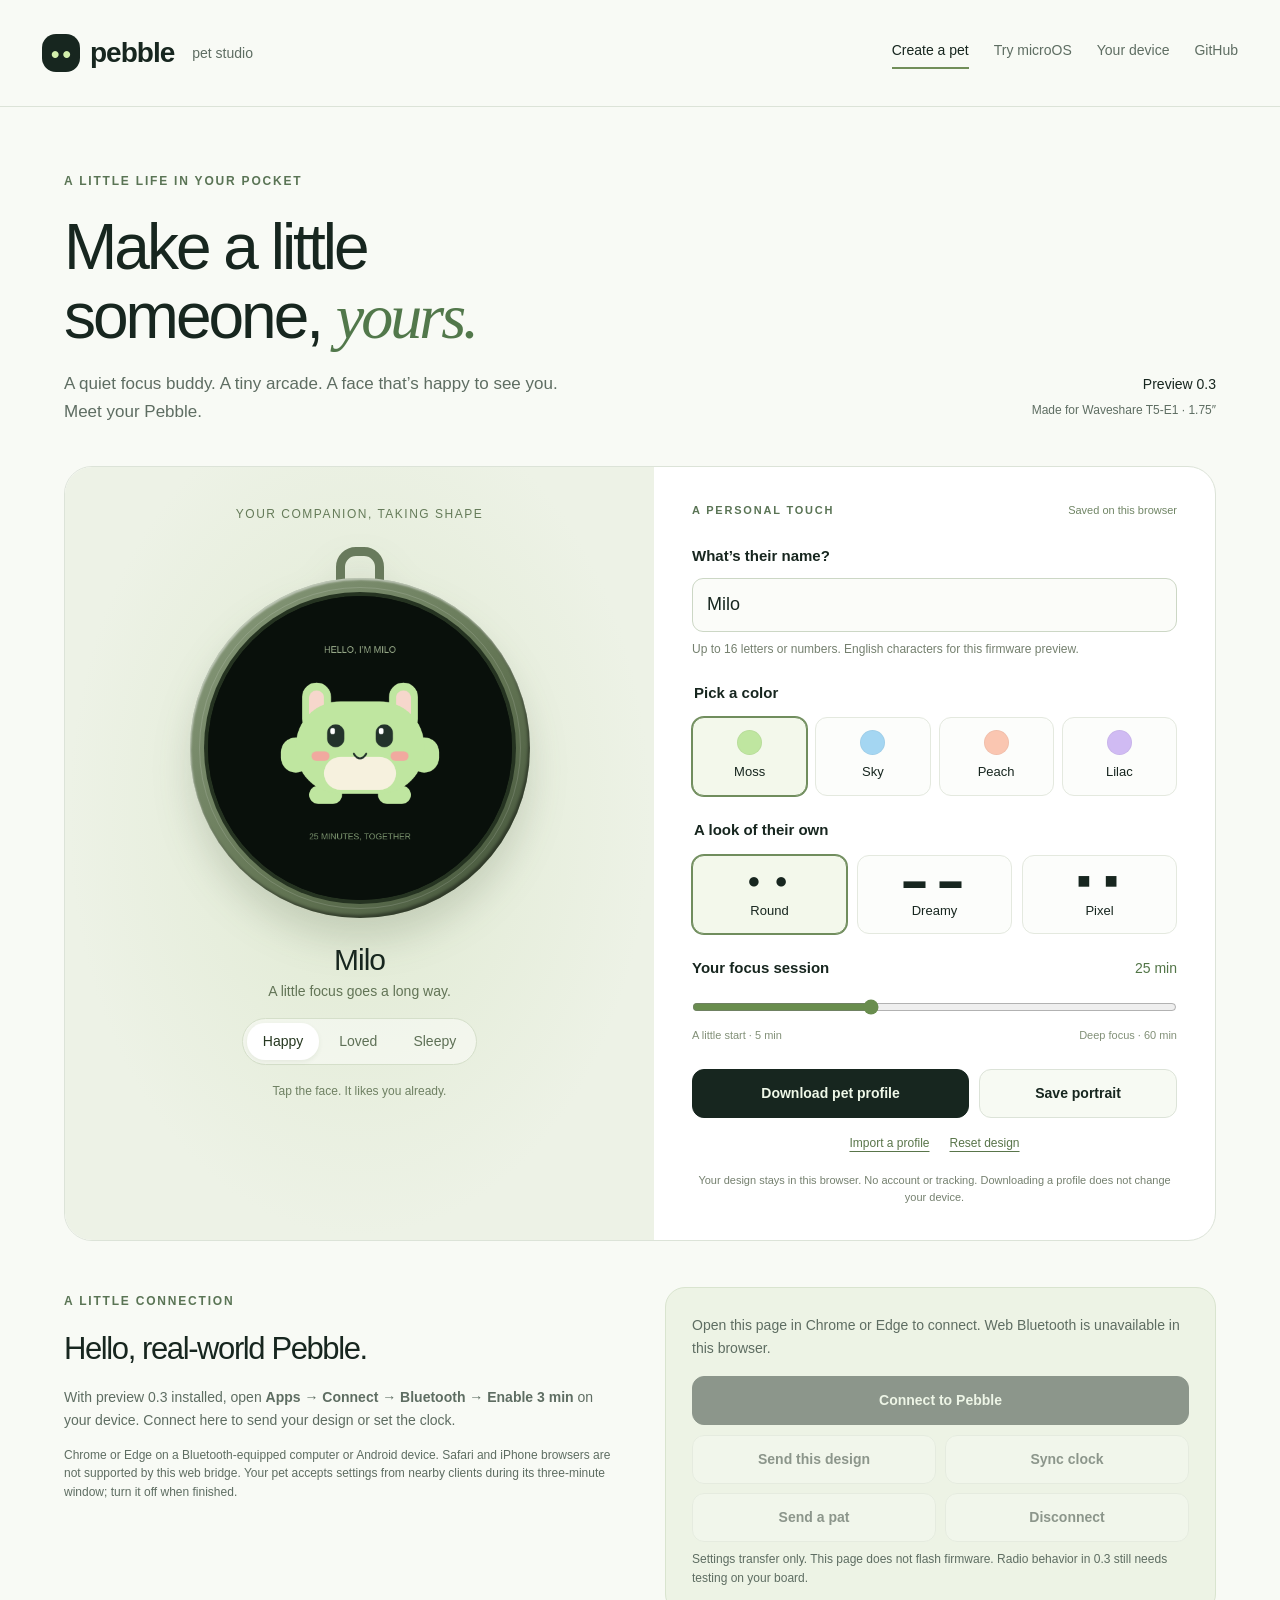
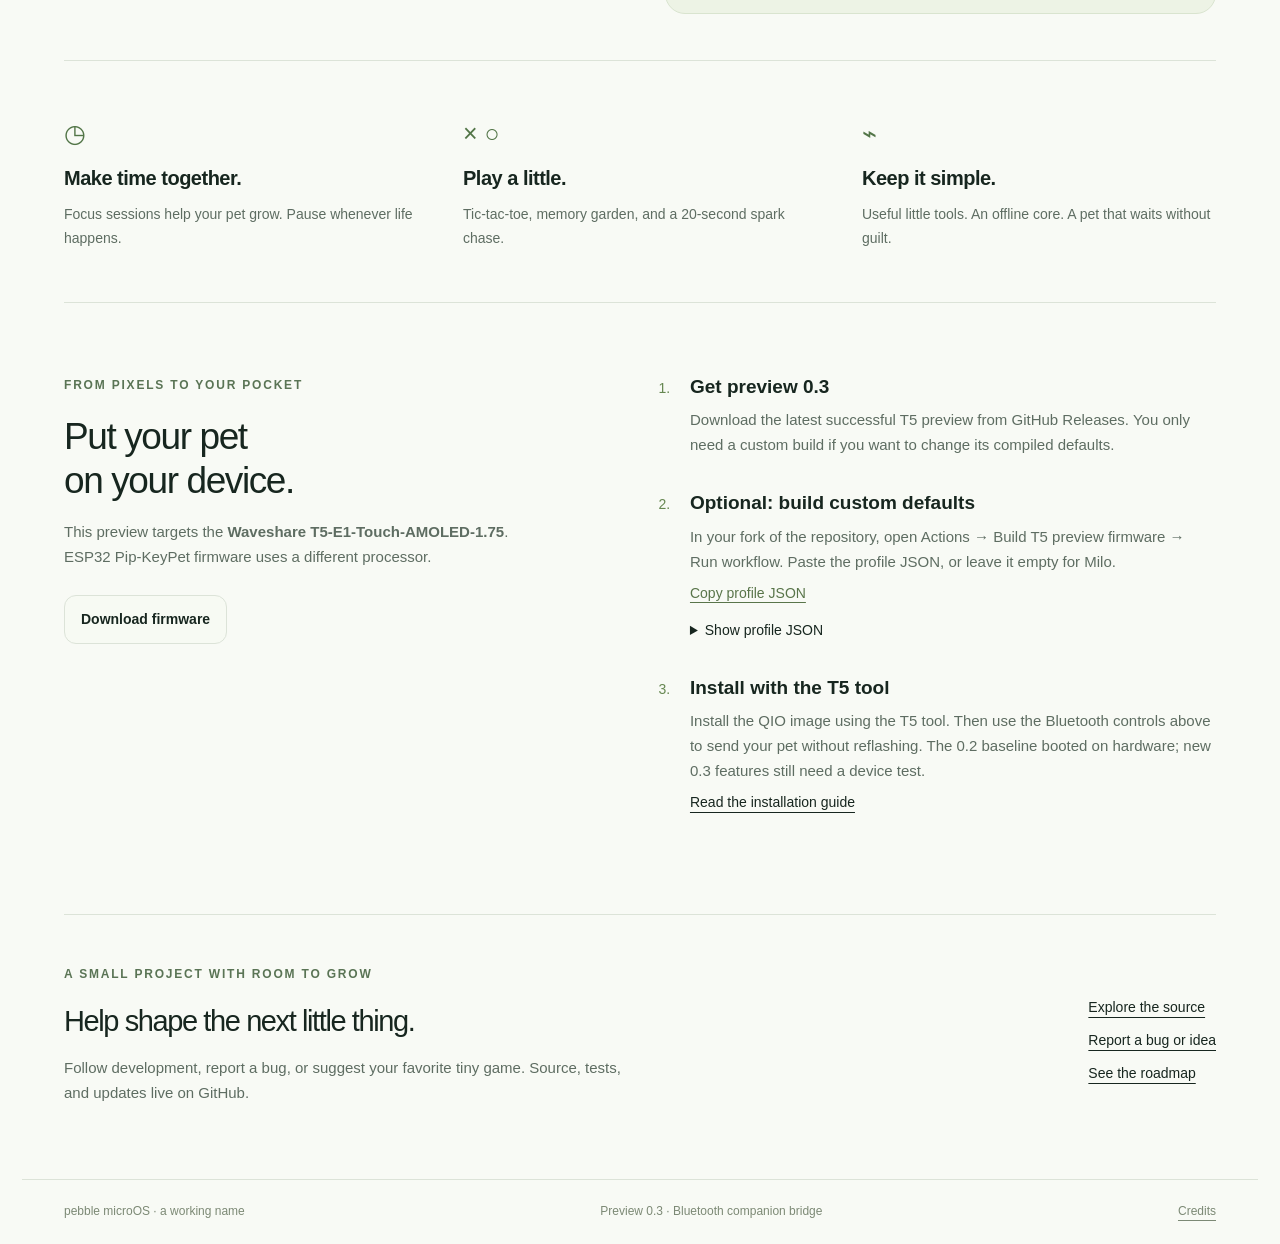
==== commit 76715809: "Document hardware feedback and 0.3 setup, bundle connectivity guide and update portraits" ====
--- a/web/index.html
+++ b/web/index.html
@@ -22,6 +22,6 @@
 </form></section>
 <section class="companion" id="companion" aria-labelledby="companion-title"><div><span class="eyebrow">A LITTLE CONNECTION</span><h2 id="companion-title">Hello, real-world Pebble.</h2><p>With preview 0.3 installed, open <strong>Apps → Connect → Bluetooth → Enable 3 min</strong> on your device. Connect here to send your design or set the clock.</p><p class="help">Chrome or Edge on a Bluetooth-equipped computer or Android device. Safari and iPhone browsers are not supported by this web bridge. Your pet accepts settings from nearby clients during its three-minute window; turn it off when finished.</p></div><div class="link-panel"><p id="link-status" role="status" aria-live="polite">Ready when your Pebble is. Enable Bluetooth on the device first.</p><button id="connect-pet" class="primary" type="button">Connect to Pebble</button><div class="link-actions"><button id="send-pet" class="secondary" type="button" disabled>Send this design</button><button id="sync-clock" class="secondary" type="button" disabled>Sync clock</button><button id="pat-device" class="secondary" type="button" disabled>Send a pat</button><button id="disconnect-pet" class="secondary" type="button" disabled>Disconnect</button></div><p class="help">Settings transfer only. This page does not flash firmware. Radio behavior in 0.3 still needs testing on your board.</p></div></section>
 <section class="features" aria-label="Included apps"><div><span>◷</span><h3>Make time together.</h3><p>Focus sessions help your pet grow. Pause whenever life happens.</p></div><div><span>× ○</span><h3>Play a little.</h3><p>Tic-tac-toe, memory garden, and a 20-second spark chase.</p></div><div><span>⌁</span><h3>Keep it simple.</h3><p>Useful little tools. An offline core. A pet that waits without guilt.</p></div></section>
-<section class="device-guide" id="device"><div><span class="eyebrow">FROM PIXELS TO YOUR POCKET</span><h2>Put your pet<br>on your device.</h2><p>This preview targets the <strong>Waveshare T5-E1-Touch-AMOLED-1.75</strong>. ESP32 Pip-KeyPet firmware uses a different processor.</p><a class="secondary linkbutton" href="https://github.com/anzex7-del/pebble-microos/releases">Download firmware</a></div><ol><li><h3>Get preview 0.3</h3><p>Download the latest successful T5 preview from GitHub Releases. You only need a custom build if you want to change its compiled defaults.</p></li><li><h3>Build your preview</h3><p>In your fork of the repository, open Actions → Build T5 preview firmware → Run workflow. Paste the profile JSON, or leave it empty for Milo.</p><button id="copy-profile" type="button" class="text-button">Copy profile JSON</button><details><summary>Show profile JSON</summary><pre id="profile-json"></pre></details></li><li><h3>Install with the T5 tool</h3><p>Install the QIO image using the T5 tool. Then use the Bluetooth controls above to send your pet without reflashing. The 0.2 baseline booted on hardware; new 0.3 features still need a device test.</p><a href="https://github.com/anzex7-del/pebble-microos/blob/main/docs/HARDWARE_AND_BUILD.md">Read the installation guide</a></li></ol></section>
+<section class="device-guide" id="device"><div><span class="eyebrow">FROM PIXELS TO YOUR POCKET</span><h2>Put your pet<br>on your device.</h2><p>This preview targets the <strong>Waveshare T5-E1-Touch-AMOLED-1.75</strong>. ESP32 Pip-KeyPet firmware uses a different processor.</p><a class="secondary linkbutton" href="https://github.com/anzex7-del/pebble-microos/releases">Download firmware</a></div><ol><li><h3>Get preview 0.3</h3><p>Download the latest successful T5 preview from GitHub Releases. You only need a custom build if you want to change its compiled defaults.</p></li><li><h3>Optional: build custom defaults</h3><p>In your fork of the repository, open Actions → Build T5 preview firmware → Run workflow. Paste the profile JSON, or leave it empty for Milo.</p><button id="copy-profile" type="button" class="text-button">Copy profile JSON</button><details><summary>Show profile JSON</summary><pre id="profile-json"></pre></details></li><li><h3>Install with the T5 tool</h3><p>Install the QIO image using the T5 tool. Then use the Bluetooth controls above to send your pet without reflashing. The 0.2 baseline booted on hardware; new 0.3 features still need a device test.</p><a href="https://github.com/anzex7-del/pebble-microos/blob/main/docs/HARDWARE_AND_BUILD.md">Read the installation guide</a></li></ol></section>
 <section class="project"><div><span class="eyebrow">A SMALL PROJECT WITH ROOM TO GROW</span><h2>Help shape the next little thing.</h2><p>Follow development, report a bug, or suggest your favorite tiny game. Source, tests, and updates live on GitHub.</p></div><div class="project-links"><a href="https://github.com/anzex7-del/pebble-microos">Explore the source</a><a href="https://github.com/anzex7-del/pebble-microos/issues/new/choose">Report a bug or idea</a><a href="https://github.com/anzex7-del/pebble-microos/blob/main/docs/ROADMAP.md">See the roadmap</a></div></section>
 </main><footer><span>pebble microOS · a working name</span><span>Preview 0.3 · Bluetooth companion bridge</span><a href="https://github.com/anzex7-del/pebble-microos/blob/main/THIRD_PARTY_NOTICES.md">Credits</a></footer><div id="notice" role="status" aria-live="polite"></div><script src="profile.js"></script><script src="companion.js"></script><script src="studio.js"></script></body></html>
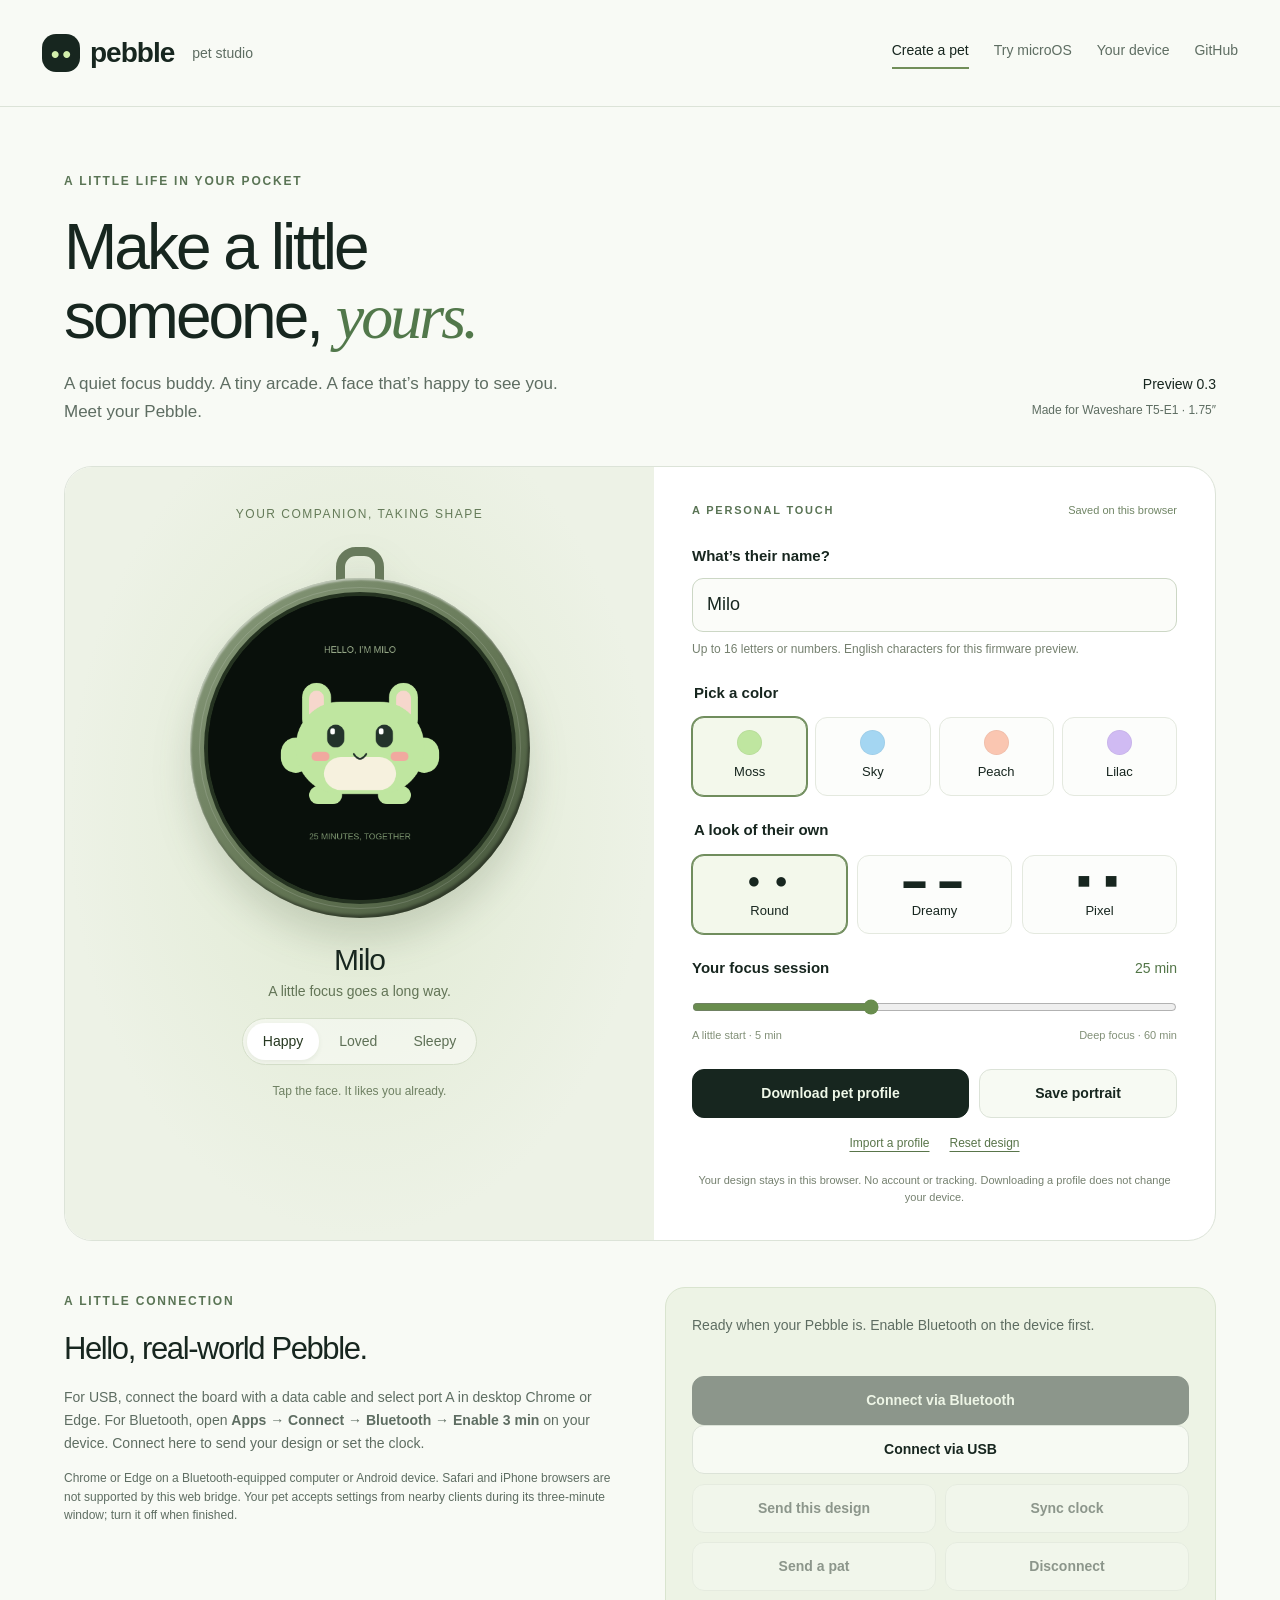
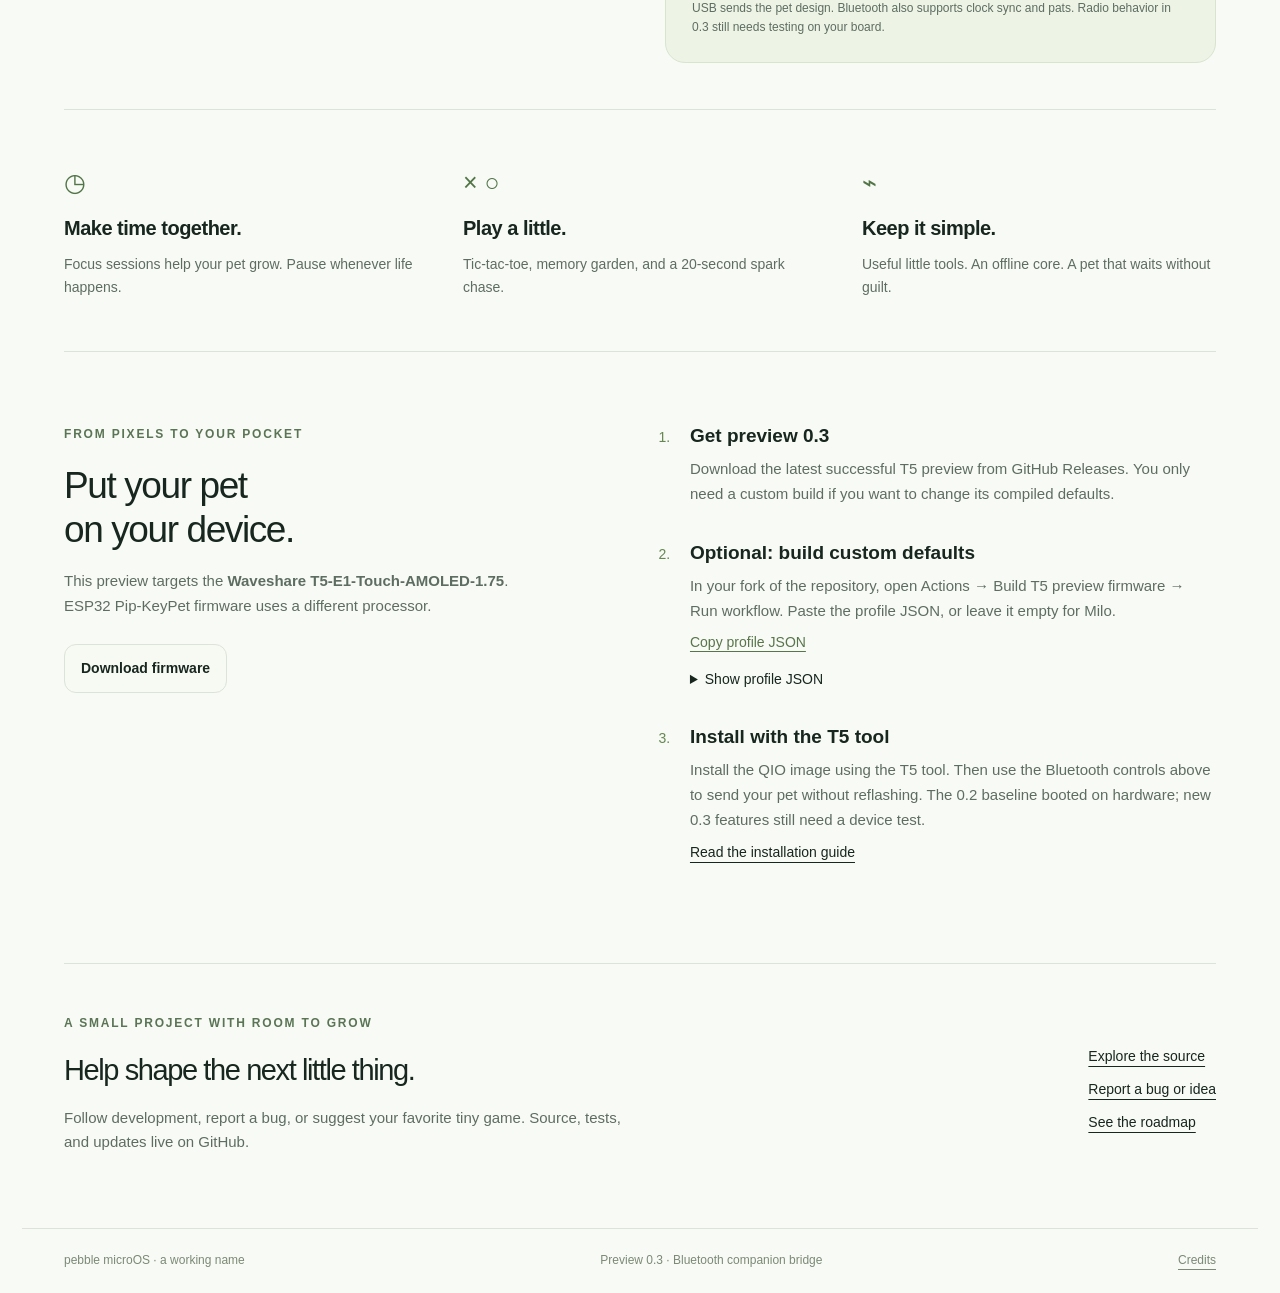
==== commit 297010fa: "Add large-key editor, pet speaker reactions and USB Studio personalization" ====
--- a/web/index.html
+++ b/web/index.html
@@ -20,8 +20,8 @@
 <div class="focus-label"><label for="focus-minutes">Your focus session</label><output id="focus-value" for="focus-minutes">25 min</output></div><input type="range" id="focus-minutes" min="5" max="60" step="1" value="25"><div class="range-labels"><span>A little start · 5 min</span><span>Deep focus · 60 min</span></div>
 <div class="actions"><button class="primary" type="submit">Download pet profile</button><button class="secondary" type="button" id="portrait-button">Save portrait</button></div><div class="secondary-actions"><label class="file-link" for="import-profile">Import a profile</label><input type="file" id="import-profile" accept=".json,application/json"><button type="button" id="reset-profile">Reset design</button></div><p class="help privacy">Your design stays in this browser. No account or tracking. Downloading a profile does not change your device.</p>
 </form></section>
-<section class="companion" id="companion" aria-labelledby="companion-title"><div><span class="eyebrow">A LITTLE CONNECTION</span><h2 id="companion-title">Hello, real-world Pebble.</h2><p>With preview 0.3 installed, open <strong>Apps → Connect → Bluetooth → Enable 3 min</strong> on your device. Connect here to send your design or set the clock.</p><p class="help">Chrome or Edge on a Bluetooth-equipped computer or Android device. Safari and iPhone browsers are not supported by this web bridge. Your pet accepts settings from nearby clients during its three-minute window; turn it off when finished.</p></div><div class="link-panel"><p id="link-status" role="status" aria-live="polite">Ready when your Pebble is. Enable Bluetooth on the device first.</p><button id="connect-pet" class="primary" type="button">Connect to Pebble</button><div class="link-actions"><button id="send-pet" class="secondary" type="button" disabled>Send this design</button><button id="sync-clock" class="secondary" type="button" disabled>Sync clock</button><button id="pat-device" class="secondary" type="button" disabled>Send a pat</button><button id="disconnect-pet" class="secondary" type="button" disabled>Disconnect</button></div><p class="help">Settings transfer only. This page does not flash firmware. Radio behavior in 0.3 still needs testing on your board.</p></div></section>
+<section class="companion" id="companion" aria-labelledby="companion-title"><div><span class="eyebrow">A LITTLE CONNECTION</span><h2 id="companion-title">Hello, real-world Pebble.</h2><p>For USB, connect the board with a data cable and select port A in desktop Chrome or Edge. For Bluetooth, open <strong>Apps → Connect → Bluetooth → Enable 3 min</strong> on your device. Connect here to send your design or set the clock.</p><p class="help">Chrome or Edge on a Bluetooth-equipped computer or Android device. Safari and iPhone browsers are not supported by this web bridge. Your pet accepts settings from nearby clients during its three-minute window; turn it off when finished.</p></div><div class="link-panel"><p id="link-status" role="status" aria-live="polite">Ready when your Pebble is. Enable Bluetooth on the device first.</p><button id="connect-pet" class="primary" type="button">Connect via Bluetooth</button><button id="connect-usb" class="secondary" type="button">Connect via USB</button><div class="link-actions"><button id="send-pet" class="secondary" type="button" disabled>Send this design</button><button id="sync-clock" class="secondary" type="button" disabled>Sync clock</button><button id="pat-device" class="secondary" type="button" disabled>Send a pat</button><button id="disconnect-pet" class="secondary" type="button" disabled>Disconnect</button></div><p class="help">USB sends the pet design. Bluetooth also supports clock sync and pats. Radio behavior in 0.3 still needs testing on your board.</p></div></section>
 <section class="features" aria-label="Included apps"><div><span>◷</span><h3>Make time together.</h3><p>Focus sessions help your pet grow. Pause whenever life happens.</p></div><div><span>× ○</span><h3>Play a little.</h3><p>Tic-tac-toe, memory garden, and a 20-second spark chase.</p></div><div><span>⌁</span><h3>Keep it simple.</h3><p>Useful little tools. An offline core. A pet that waits without guilt.</p></div></section>
 <section class="device-guide" id="device"><div><span class="eyebrow">FROM PIXELS TO YOUR POCKET</span><h2>Put your pet<br>on your device.</h2><p>This preview targets the <strong>Waveshare T5-E1-Touch-AMOLED-1.75</strong>. ESP32 Pip-KeyPet firmware uses a different processor.</p><a class="secondary linkbutton" href="https://github.com/anzex7-del/pebble-microos/releases">Download firmware</a></div><ol><li><h3>Get preview 0.3</h3><p>Download the latest successful T5 preview from GitHub Releases. You only need a custom build if you want to change its compiled defaults.</p></li><li><h3>Optional: build custom defaults</h3><p>In your fork of the repository, open Actions → Build T5 preview firmware → Run workflow. Paste the profile JSON, or leave it empty for Milo.</p><button id="copy-profile" type="button" class="text-button">Copy profile JSON</button><details><summary>Show profile JSON</summary><pre id="profile-json"></pre></details></li><li><h3>Install with the T5 tool</h3><p>Install the QIO image using the T5 tool. Then use the Bluetooth controls above to send your pet without reflashing. The 0.2 baseline booted on hardware; new 0.3 features still need a device test.</p><a href="https://github.com/anzex7-del/pebble-microos/blob/main/docs/HARDWARE_AND_BUILD.md">Read the installation guide</a></li></ol></section>
 <section class="project"><div><span class="eyebrow">A SMALL PROJECT WITH ROOM TO GROW</span><h2>Help shape the next little thing.</h2><p>Follow development, report a bug, or suggest your favorite tiny game. Source, tests, and updates live on GitHub.</p></div><div class="project-links"><a href="https://github.com/anzex7-del/pebble-microos">Explore the source</a><a href="https://github.com/anzex7-del/pebble-microos/issues/new/choose">Report a bug or idea</a><a href="https://github.com/anzex7-del/pebble-microos/blob/main/docs/ROADMAP.md">See the roadmap</a></div></section>
-</main><footer><span>pebble microOS · a working name</span><span>Preview 0.3 · Bluetooth companion bridge</span><a href="https://github.com/anzex7-del/pebble-microos/blob/main/THIRD_PARTY_NOTICES.md">Credits</a></footer><div id="notice" role="status" aria-live="polite"></div><script src="profile.js"></script><script src="companion.js"></script><script src="studio.js"></script></body></html>
+</main><footer><span>pebble microOS · a working name</span><span>Preview 0.3 · Bluetooth companion bridge</span><a href="https://github.com/anzex7-del/pebble-microos/blob/main/THIRD_PARTY_NOTICES.md">Credits</a></footer><div id="notice" role="status" aria-live="polite"></div><script src="profile.js"></script><script src="companion.js"></script><script src="usb.js"></script><script src="studio.js"></script></body></html>
